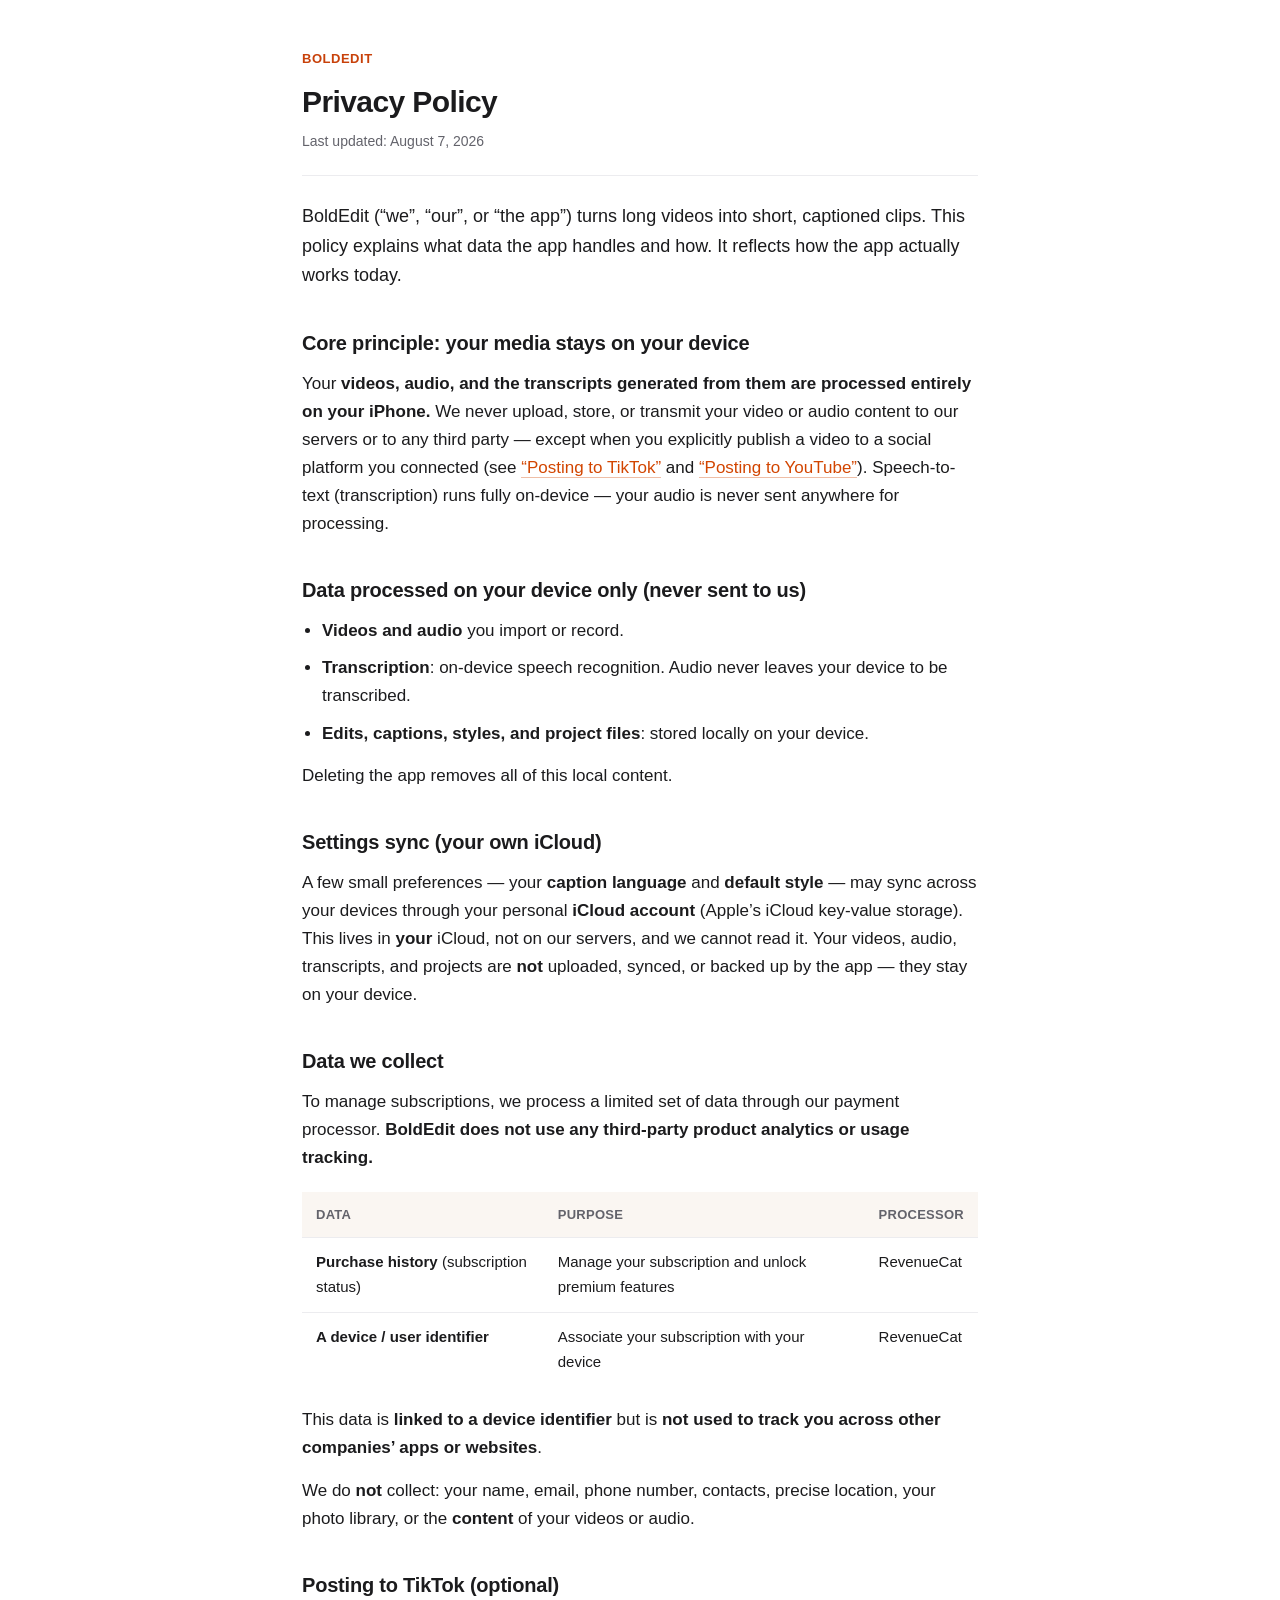
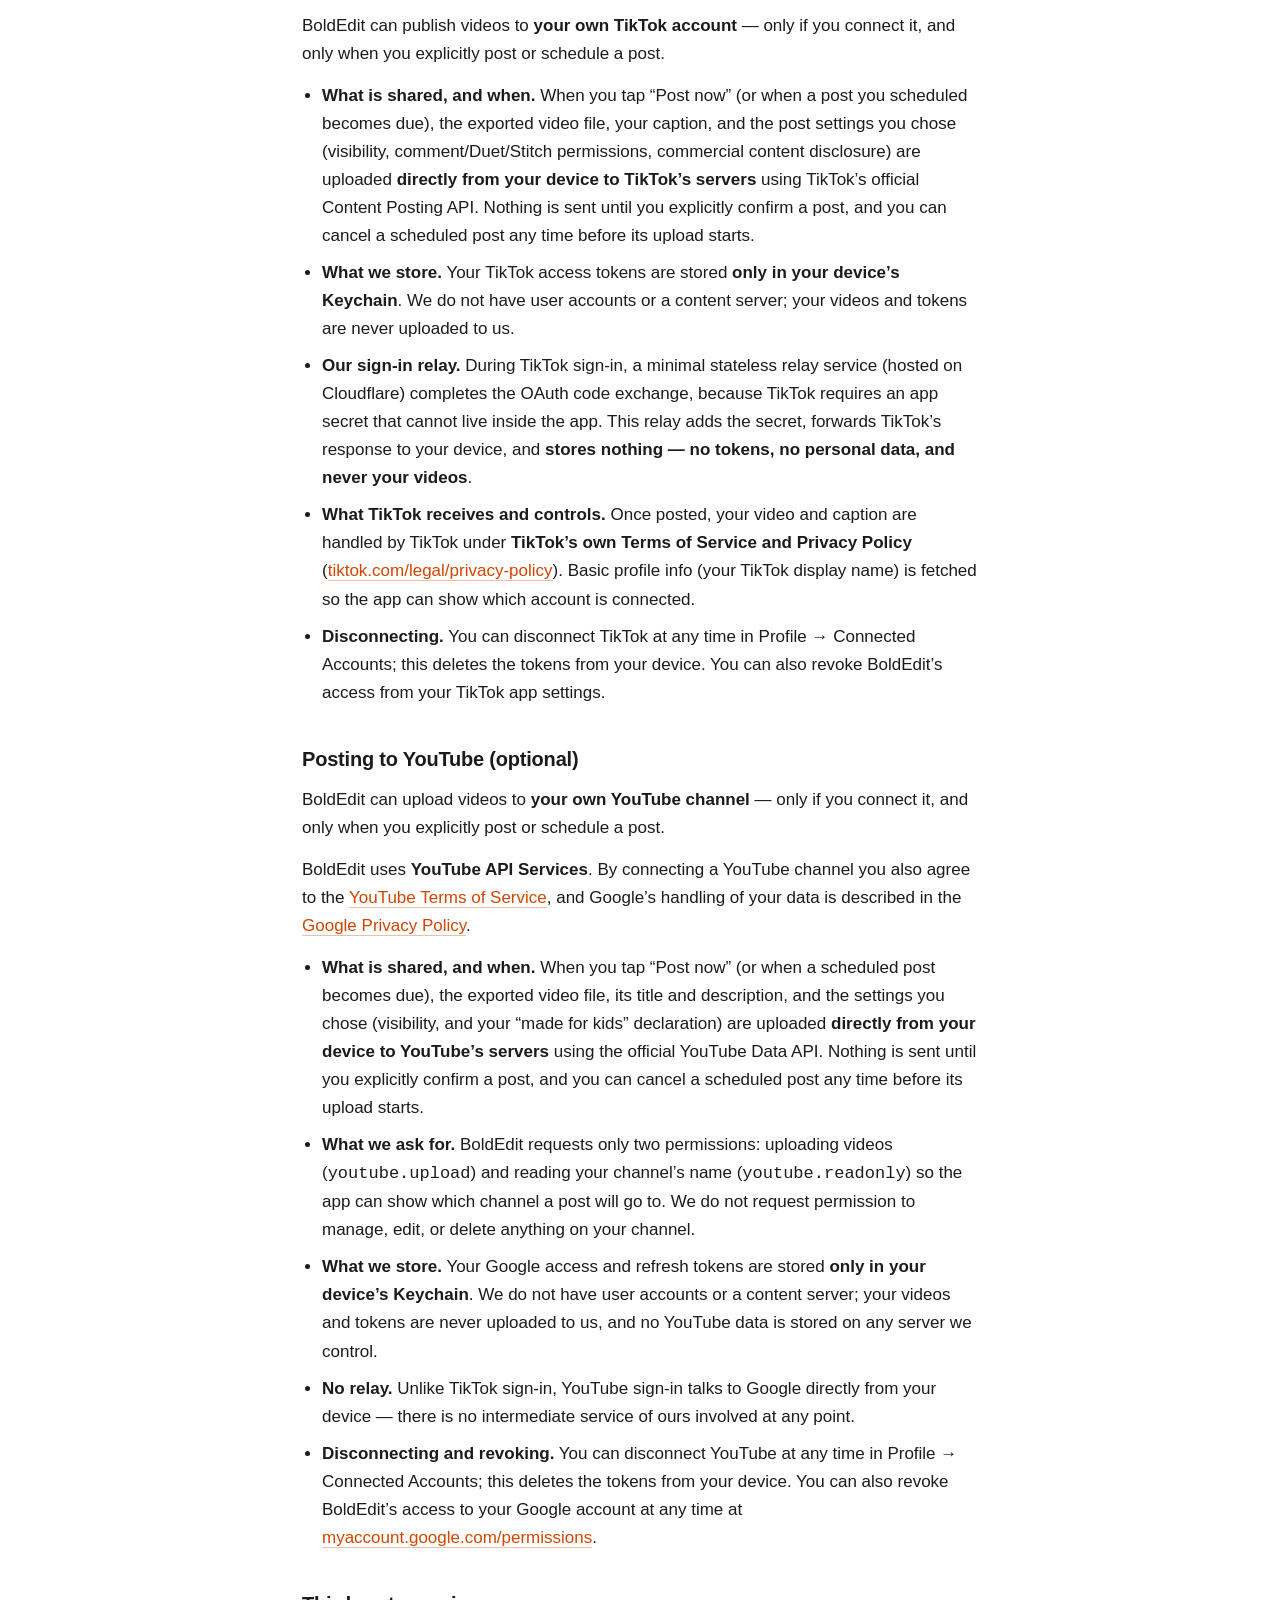
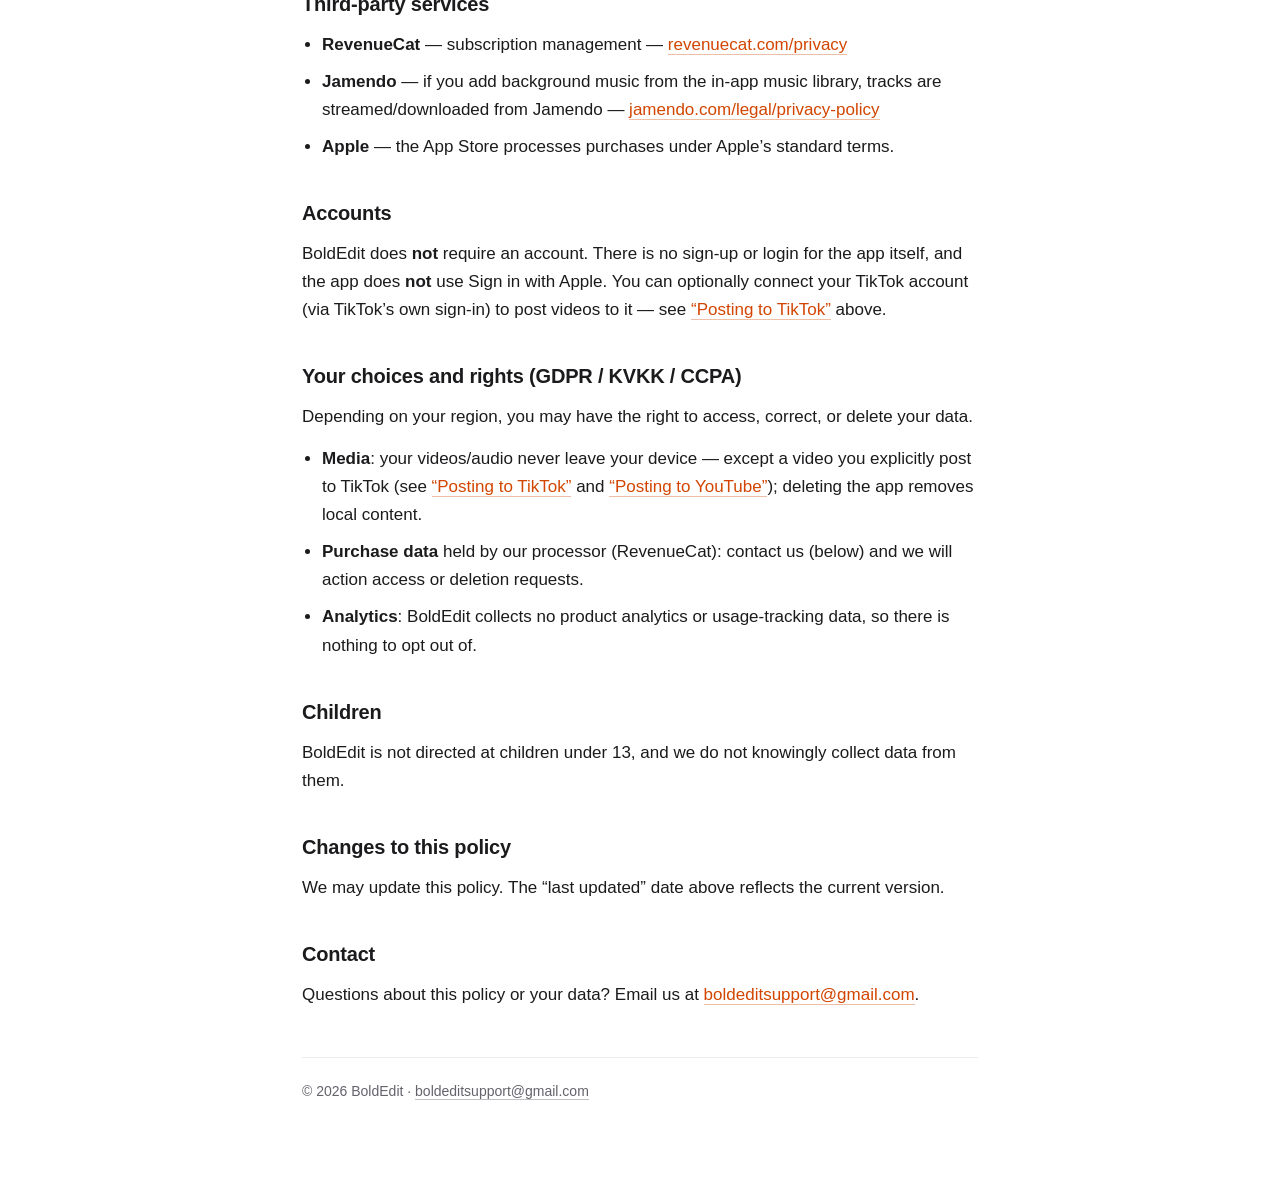
==== privacy/index.html @ d4aa5e72 "Temiz yasal yollar: /privacy/ ve /terms/ TikTok'un ret notundaki örnek biçim 'https://ABC123.com/pri" ====
<!DOCTYPE html>
<html lang="en">
<head>
<meta charset="utf-8">
<meta name="viewport" content="width=device-width, initial-scale=1">
<meta name="robots" content="index,follow">
<meta name="description" content="BoldEdit Privacy Policy — your videos are processed entirely on-device. No third-party analytics.">
<title>BoldEdit — Privacy Policy</title>
<style>
  :root{
    --bg:#ffffff; --text:#1b1b1d; --muted:#63636b;
    --accent:#c8410a; --accent-link:#d24500;
    --border:#ececef; --table-head:#faf6f2;
  }
  @media (prefers-color-scheme: dark){
    :root{
      --bg:#0d0d0f; --text:#ececed; --muted:#9a9aa2;
      --accent:#ff9142; --accent-link:#ff9a52;
      --border:#262629; --table-head:#1a1611;
    }
  }
  *{box-sizing:border-box}
  html{-webkit-text-size-adjust:100%}
  body{
    margin:0;
    background:var(--bg);
    color:var(--text);
    font-family:-apple-system,BlinkMacSystemFont,"Segoe UI",Roboto,Helvetica,Arial,sans-serif;
    font-size:17px;
    line-height:1.65;
    -webkit-font-smoothing:antialiased;
    text-rendering:optimizeLegibility;
  }
  .wrap{max-width:720px; margin:0 auto; padding:8px 22px 88px}
  header{padding:36px 0 22px; border-bottom:1px solid var(--border); margin-bottom:8px}
  .brand{
    display:inline-block;
    font-weight:800; letter-spacing:.04em; font-size:13px; text-transform:uppercase;
    color:var(--accent); margin-bottom:16px;
  }
  h1{font-size:30px; line-height:1.15; letter-spacing:-.02em; margin:0 0 10px}
  .updated{color:var(--muted); font-size:14px; margin:0}
  .lede{font-size:18px; margin:26px 0 6px}
  h2{font-size:20px; letter-spacing:-.01em; line-height:1.25; margin:40px 0 12px}
  p{margin:14px 0}
  ul{margin:14px 0; padding-left:20px}
  li{margin:9px 0}
  strong{font-weight:660}
  a{color:var(--accent-link); text-decoration:none; border-bottom:1px solid color-mix(in srgb, var(--accent-link) 35%, transparent)}
  a:hover{border-bottom-color:var(--accent-link)}
  .table-scroll{overflow-x:auto; -webkit-overflow-scrolling:touch; margin:20px 0}
  table{width:100%; border-collapse:collapse; font-size:15px; min-width:460px}
  th,td{text-align:left; padding:12px 14px; border-bottom:1px solid var(--border); vertical-align:top}
  th{background:var(--table-head); font-weight:700; font-size:13px; letter-spacing:.02em; text-transform:uppercase; color:var(--muted)}
  tr:last-child td{border-bottom:none}
  footer{margin-top:48px; padding-top:22px; border-top:1px solid var(--border); color:var(--muted); font-size:14px}
  footer a{color:var(--muted); border-bottom-color:color-mix(in srgb, var(--muted) 40%, transparent)}
</style>
</head>
<body>
<main class="wrap">
  <header>
    <span class="brand">BoldEdit</span>
    <h1>Privacy Policy</h1>
    <p class="updated">Last updated: August 7, 2026</p>
  </header>

  <p class="lede">BoldEdit (“we”, “our”, or “the app”) turns long videos into short, captioned clips. This policy explains what data the app handles and how. It reflects how the app actually works today.</p>

  <h2>Core principle: your media stays on your device</h2>
  <p>Your <strong>videos, audio, and the transcripts generated from them are processed entirely on your iPhone.</strong> We never upload, store, or transmit your video or audio content to our servers or to any third party — except when you explicitly publish a video to a social platform you connected (see <a href="#tiktok">“Posting to TikTok”</a> and <a href="#youtube">“Posting to YouTube”</a>). Speech-to-text (transcription) runs fully on-device — your audio is never sent anywhere for processing.</p>

  <h2>Data processed on your device only (never sent to us)</h2>
  <ul>
    <li><strong>Videos and audio</strong> you import or record.</li>
    <li><strong>Transcription</strong>: on-device speech recognition. Audio never leaves your device to be transcribed.</li>
    <li><strong>Edits, captions, styles, and project files</strong>: stored locally on your device.</li>
  </ul>
  <p>Deleting the app removes all of this local content.</p>

  <h2>Settings sync (your own iCloud)</h2>
  <p>A few small preferences — your <strong>caption language</strong> and <strong>default style</strong> — may sync across your devices through your personal <strong>iCloud account</strong> (Apple’s iCloud key-value storage). This lives in <strong>your</strong> iCloud, not on our servers, and we cannot read it. Your videos, audio, transcripts, and projects are <strong>not</strong> uploaded, synced, or backed up by the app — they stay on your device.</p>

  <h2>Data we collect</h2>
  <p>To manage subscriptions, we process a limited set of data through our payment processor. <strong>BoldEdit does not use any third-party product analytics or usage tracking.</strong></p>
  <div class="table-scroll">
    <table>
      <thead>
        <tr><th>Data</th><th>Purpose</th><th>Processor</th></tr>
      </thead>
      <tbody>
        <tr>
          <td><strong>Purchase history</strong> (subscription status)</td>
          <td>Manage your subscription and unlock premium features</td>
          <td>RevenueCat</td>
        </tr>
        <tr>
          <td><strong>A device / user identifier</strong></td>
          <td>Associate your subscription with your device</td>
          <td>RevenueCat</td>
        </tr>
      </tbody>
    </table>
  </div>
  <p>This data is <strong>linked to a device identifier</strong> but is <strong>not used to track you across other companies’ apps or websites</strong>.</p>
  <p>We do <strong>not</strong> collect: your name, email, phone number, contacts, precise location, your photo library, or the <strong>content</strong> of your videos or audio.</p>

  <h2 id="tiktok">Posting to TikTok (optional)</h2>
  <p>BoldEdit can publish videos to <strong>your own TikTok account</strong> — only if you connect it, and only when you explicitly post or schedule a post.</p>
  <ul>
    <li><strong>What is shared, and when.</strong> When you tap “Post now” (or when a post you scheduled becomes due), the exported video file, your caption, and the post settings you chose (visibility, comment/Duet/Stitch permissions, commercial content disclosure) are uploaded <strong>directly from your device to TikTok’s servers</strong> using TikTok’s official Content Posting API. Nothing is sent until you explicitly confirm a post, and you can cancel a scheduled post any time before its upload starts.</li>
    <li><strong>What we store.</strong> Your TikTok access tokens are stored <strong>only in your device’s Keychain</strong>. We do not have user accounts or a content server; your videos and tokens are never uploaded to us.</li>
    <li><strong>Our sign-in relay.</strong> During TikTok sign-in, a minimal stateless relay service (hosted on Cloudflare) completes the OAuth code exchange, because TikTok requires an app secret that cannot live inside the app. This relay adds the secret, forwards TikTok’s response to your device, and <strong>stores nothing — no tokens, no personal data, and never your videos</strong>.</li>
    <li><strong>What TikTok receives and controls.</strong> Once posted, your video and caption are handled by TikTok under <strong>TikTok’s own Terms of Service and Privacy Policy</strong> (<a href="https://www.tiktok.com/legal/privacy-policy" target="_blank" rel="noopener noreferrer">tiktok.com/legal/privacy-policy</a>). Basic profile info (your TikTok display name) is fetched so the app can show which account is connected.</li>
    <li><strong>Disconnecting.</strong> You can disconnect TikTok at any time in Profile → Connected Accounts; this deletes the tokens from your device. You can also revoke BoldEdit’s access from your TikTok app settings.</li>
  </ul>

  <h2 id="youtube">Posting to YouTube (optional)</h2>
  <p>BoldEdit can upload videos to <strong>your own YouTube channel</strong> — only if you connect it, and only when you explicitly post or schedule a post.</p>
  <p>BoldEdit uses <strong>YouTube API Services</strong>. By connecting a YouTube channel you also agree to the <a href="https://www.youtube.com/t/terms">YouTube Terms of Service</a>, and Google’s handling of your data is described in the <a href="http://www.google.com/policies/privacy">Google Privacy Policy</a>.</p>
  <ul>
    <li><strong>What is shared, and when.</strong> When you tap “Post now” (or when a scheduled post becomes due), the exported video file, its title and description, and the settings you chose (visibility, and your “made for kids” declaration) are uploaded <strong>directly from your device to YouTube’s servers</strong> using the official YouTube Data API. Nothing is sent until you explicitly confirm a post, and you can cancel a scheduled post any time before its upload starts.</li>
    <li><strong>What we ask for.</strong> BoldEdit requests only two permissions: uploading videos (<code>youtube.upload</code>) and reading your channel’s name (<code>youtube.readonly</code>) so the app can show which channel a post will go to. We do not request permission to manage, edit, or delete anything on your channel.</li>
    <li><strong>What we store.</strong> Your Google access and refresh tokens are stored <strong>only in your device’s Keychain</strong>. We do not have user accounts or a content server; your videos and tokens are never uploaded to us, and no YouTube data is stored on any server we control.</li>
    <li><strong>No relay.</strong> Unlike TikTok sign-in, YouTube sign-in talks to Google directly from your device — there is no intermediate service of ours involved at any point.</li>
    <li><strong>Disconnecting and revoking.</strong> You can disconnect YouTube at any time in Profile → Connected Accounts; this deletes the tokens from your device. You can also revoke BoldEdit’s access to your Google account at any time at <a href="https://myaccount.google.com/permissions">myaccount.google.com/permissions</a>.</li>
  </ul>

  <h2>Third-party services</h2>
  <ul>
    <li><strong>RevenueCat</strong> — subscription management — <a href="https://www.revenuecat.com/privacy" target="_blank" rel="noopener noreferrer">revenuecat.com/privacy</a></li>
    <li><strong>Jamendo</strong> — if you add background music from the in-app music library, tracks are streamed/downloaded from Jamendo — <a href="https://www.jamendo.com/legal/privacy-policy" target="_blank" rel="noopener noreferrer">jamendo.com/legal/privacy-policy</a></li>
    <li><strong>Apple</strong> — the App Store processes purchases under Apple’s standard terms.</li>
  </ul>

  <h2>Accounts</h2>
  <p>BoldEdit does <strong>not</strong> require an account. There is no sign-up or login for the app itself, and the app does <strong>not</strong> use Sign in with Apple. You can optionally connect your TikTok account (via TikTok’s own sign-in) to post videos to it — see <a href="#tiktok">“Posting to TikTok”</a> above.</p>

  <h2>Your choices and rights (GDPR / KVKK / CCPA)</h2>
  <p>Depending on your region, you may have the right to access, correct, or delete your data.</p>
  <ul>
    <li><strong>Media</strong>: your videos/audio never leave your device — except a video you explicitly post to TikTok (see <a href="#tiktok">“Posting to TikTok”</a> and <a href="#youtube">“Posting to YouTube”</a>); deleting the app removes local content.</li>
    <li><strong>Purchase data</strong> held by our processor (RevenueCat): contact us (below) and we will action access or deletion requests.</li>
    <li><strong>Analytics</strong>: BoldEdit collects no product analytics or usage-tracking data, so there is nothing to opt out of.</li>
  </ul>

  <h2>Children</h2>
  <p>BoldEdit is not directed at children under 13, and we do not knowingly collect data from them.</p>

  <h2>Changes to this policy</h2>
  <p>We may update this policy. The “last updated” date above reflects the current version.</p>

  <h2>Contact</h2>
  <p>Questions about this policy or your data? Email us at <a href="mailto:boldeditsupport@gmail.com">boldeditsupport@gmail.com</a>.</p>

  <footer>
    © 2026 BoldEdit · <a href="mailto:boldeditsupport@gmail.com">boldeditsupport@gmail.com</a>
  </footer>
</main>
</body>
</html>
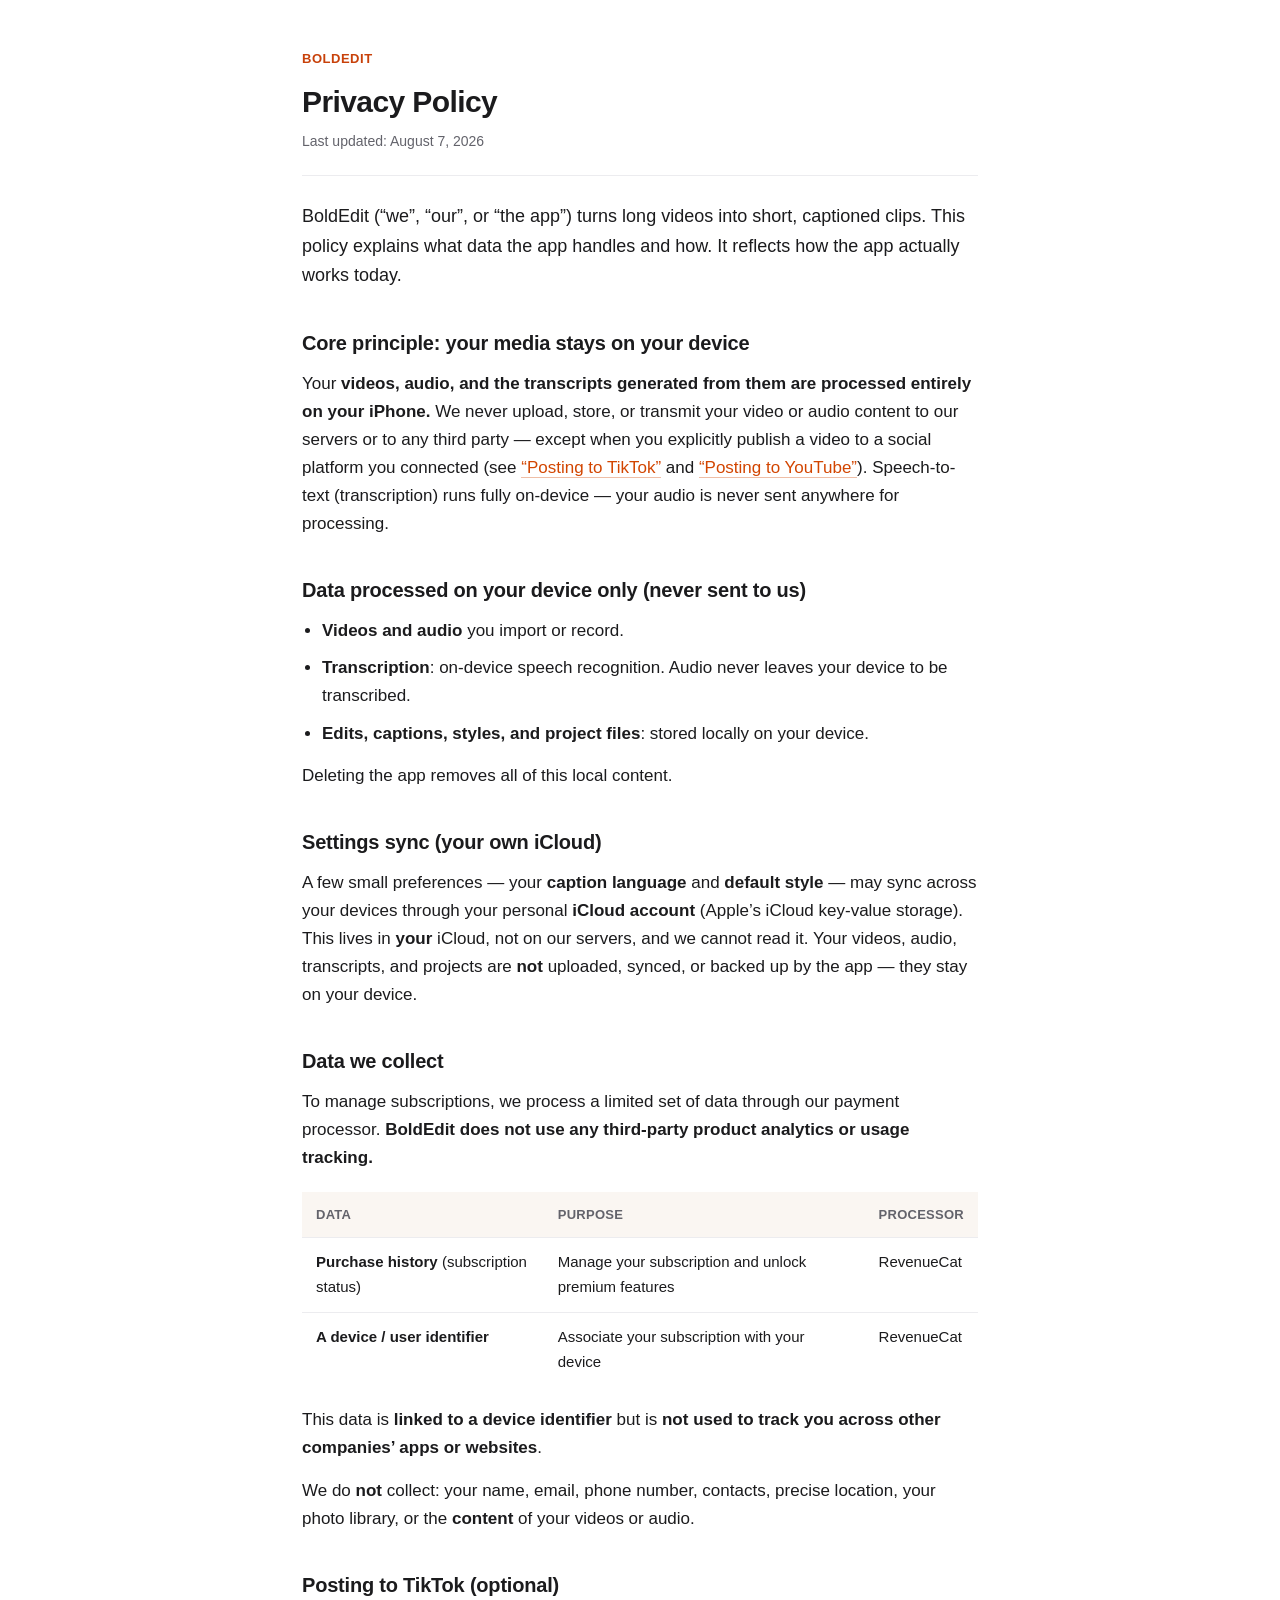
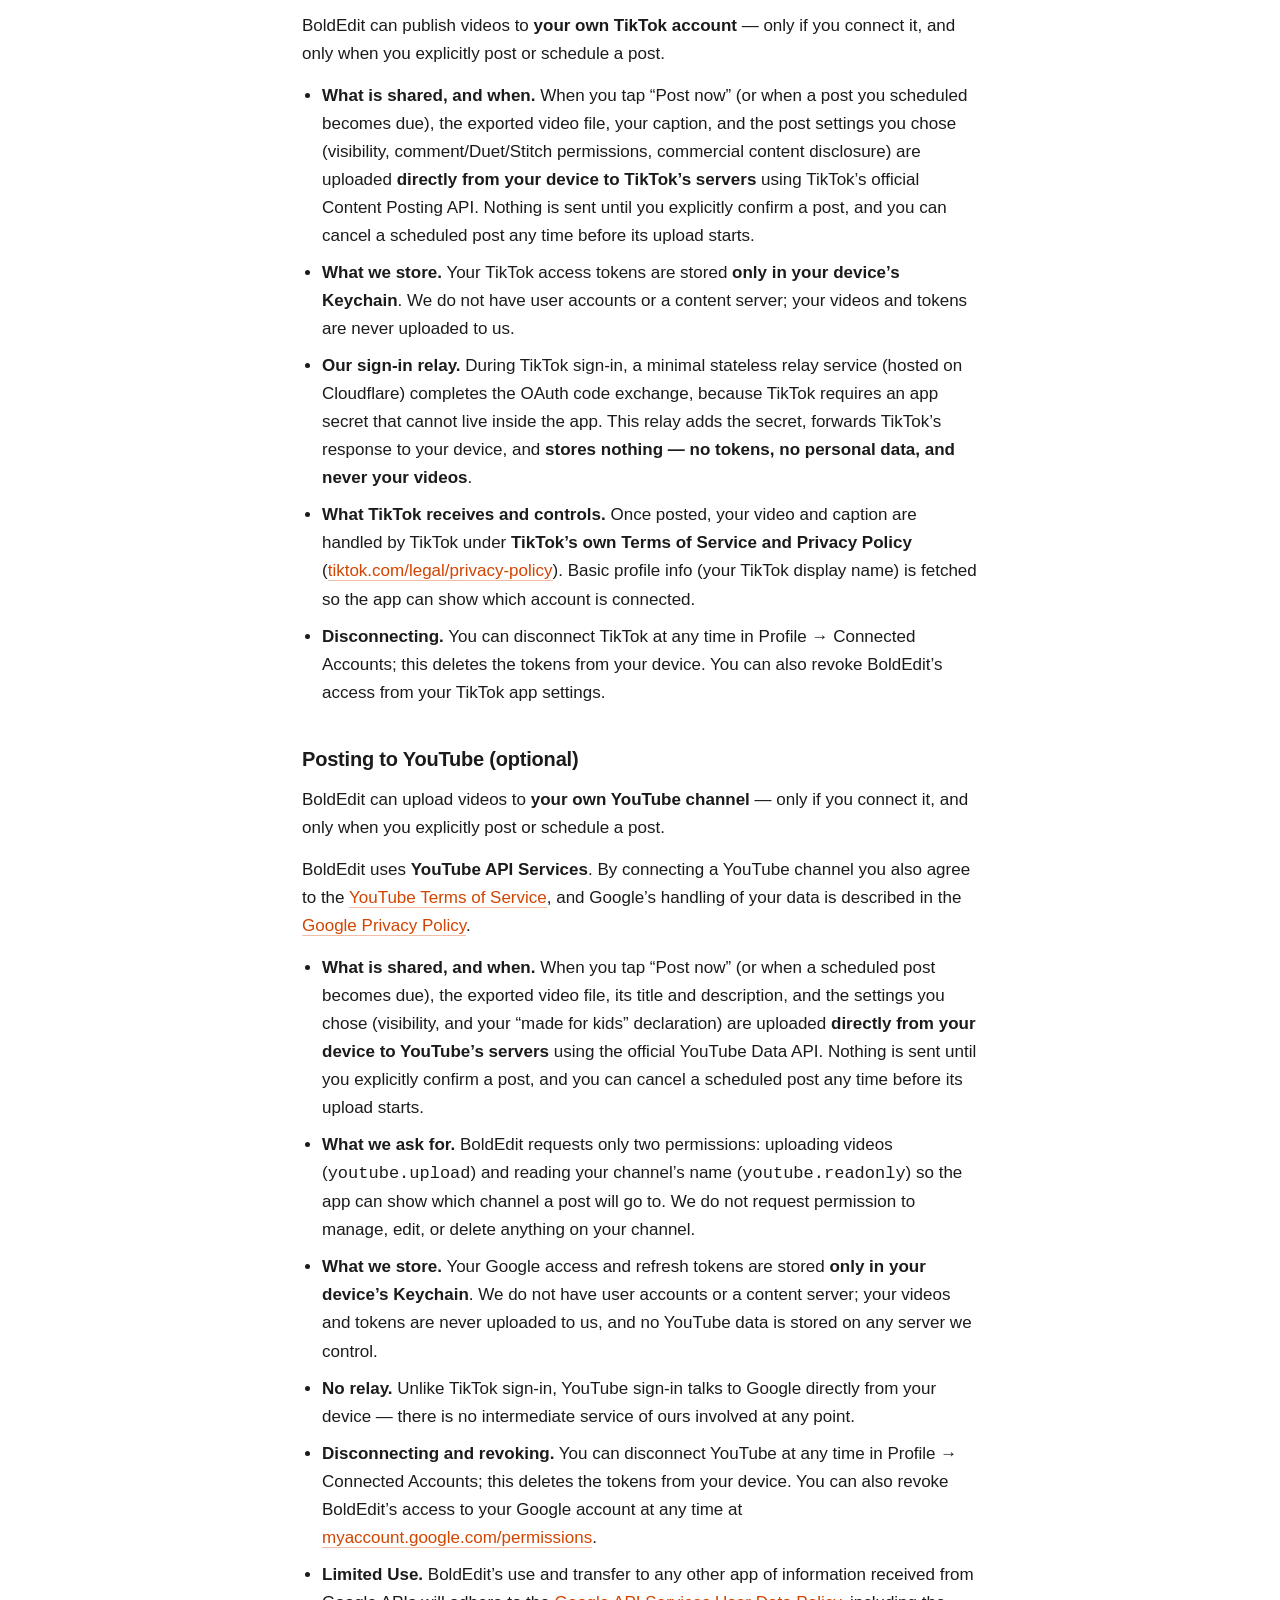
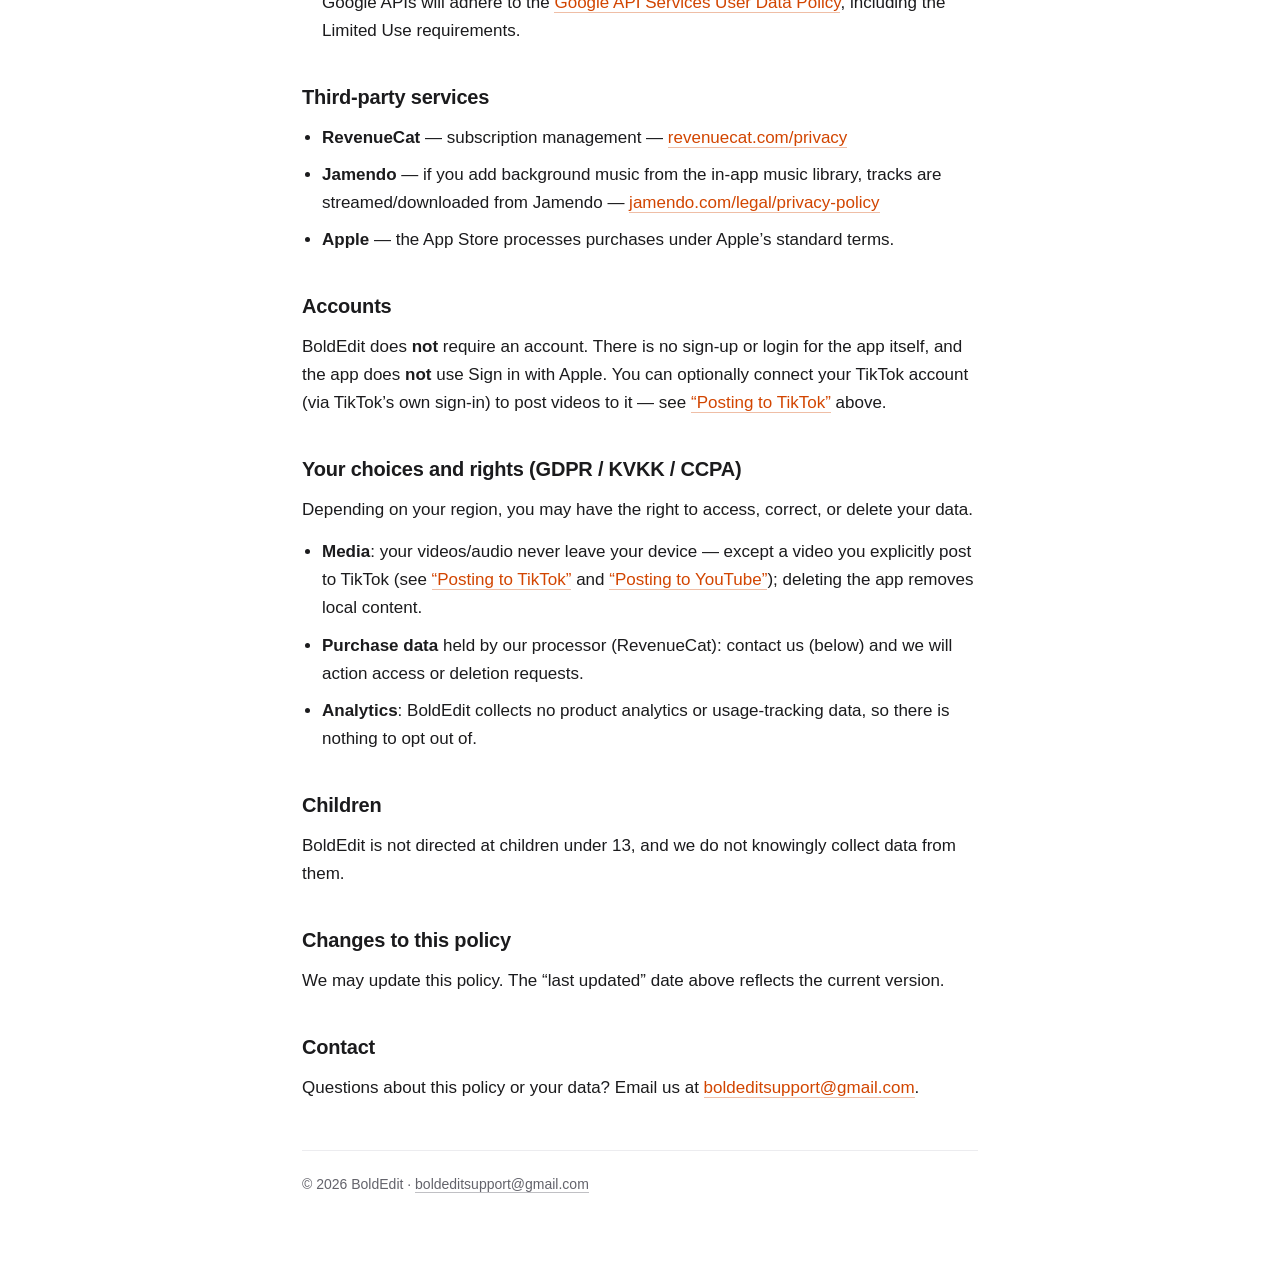
==== commit 2b606591: "docs(privacy): Google API Services Limited Use disclosure ekle YouTube kısıtlı-scope (T&S) doğrulama" ====
--- a/privacy/index.html
+++ b/privacy/index.html
@@ -6,6 +6,10 @@
 <meta name="robots" content="index,follow">
 <meta name="description" content="BoldEdit Privacy Policy — your videos are processed entirely on-device. No third-party analytics.">
 <title>BoldEdit — Privacy Policy</title>
+<link rel="icon" type="image/png" sizes="32x32" href="/icon-32.png">
+<link rel="icon" type="image/png" sizes="192x192" href="/icon-192.png">
+<link rel="shortcut icon" href="/icon-32.png">
+<link rel="apple-touch-icon" href="/icon-180.png">
 <style>
   :root{
     --bg:#ffffff; --text:#1b1b1d; --muted:#63636b;
@@ -124,6 +128,7 @@
     <li><strong>What we store.</strong> Your Google access and refresh tokens are stored <strong>only in your device’s Keychain</strong>. We do not have user accounts or a content server; your videos and tokens are never uploaded to us, and no YouTube data is stored on any server we control.</li>
     <li><strong>No relay.</strong> Unlike TikTok sign-in, YouTube sign-in talks to Google directly from your device — there is no intermediate service of ours involved at any point.</li>
     <li><strong>Disconnecting and revoking.</strong> You can disconnect YouTube at any time in Profile → Connected Accounts; this deletes the tokens from your device. You can also revoke BoldEdit’s access to your Google account at any time at <a href="https://myaccount.google.com/permissions">myaccount.google.com/permissions</a>.</li>
+    <li><strong>Limited Use.</strong> BoldEdit’s use and transfer to any other app of information received from Google APIs will adhere to the <a href="https://developers.google.com/terms/api-services-user-data-policy" target="_blank" rel="noopener noreferrer">Google API Services User Data Policy</a>, including the Limited Use requirements.</li>
   </ul>
 
   <h2>Third-party services</h2>
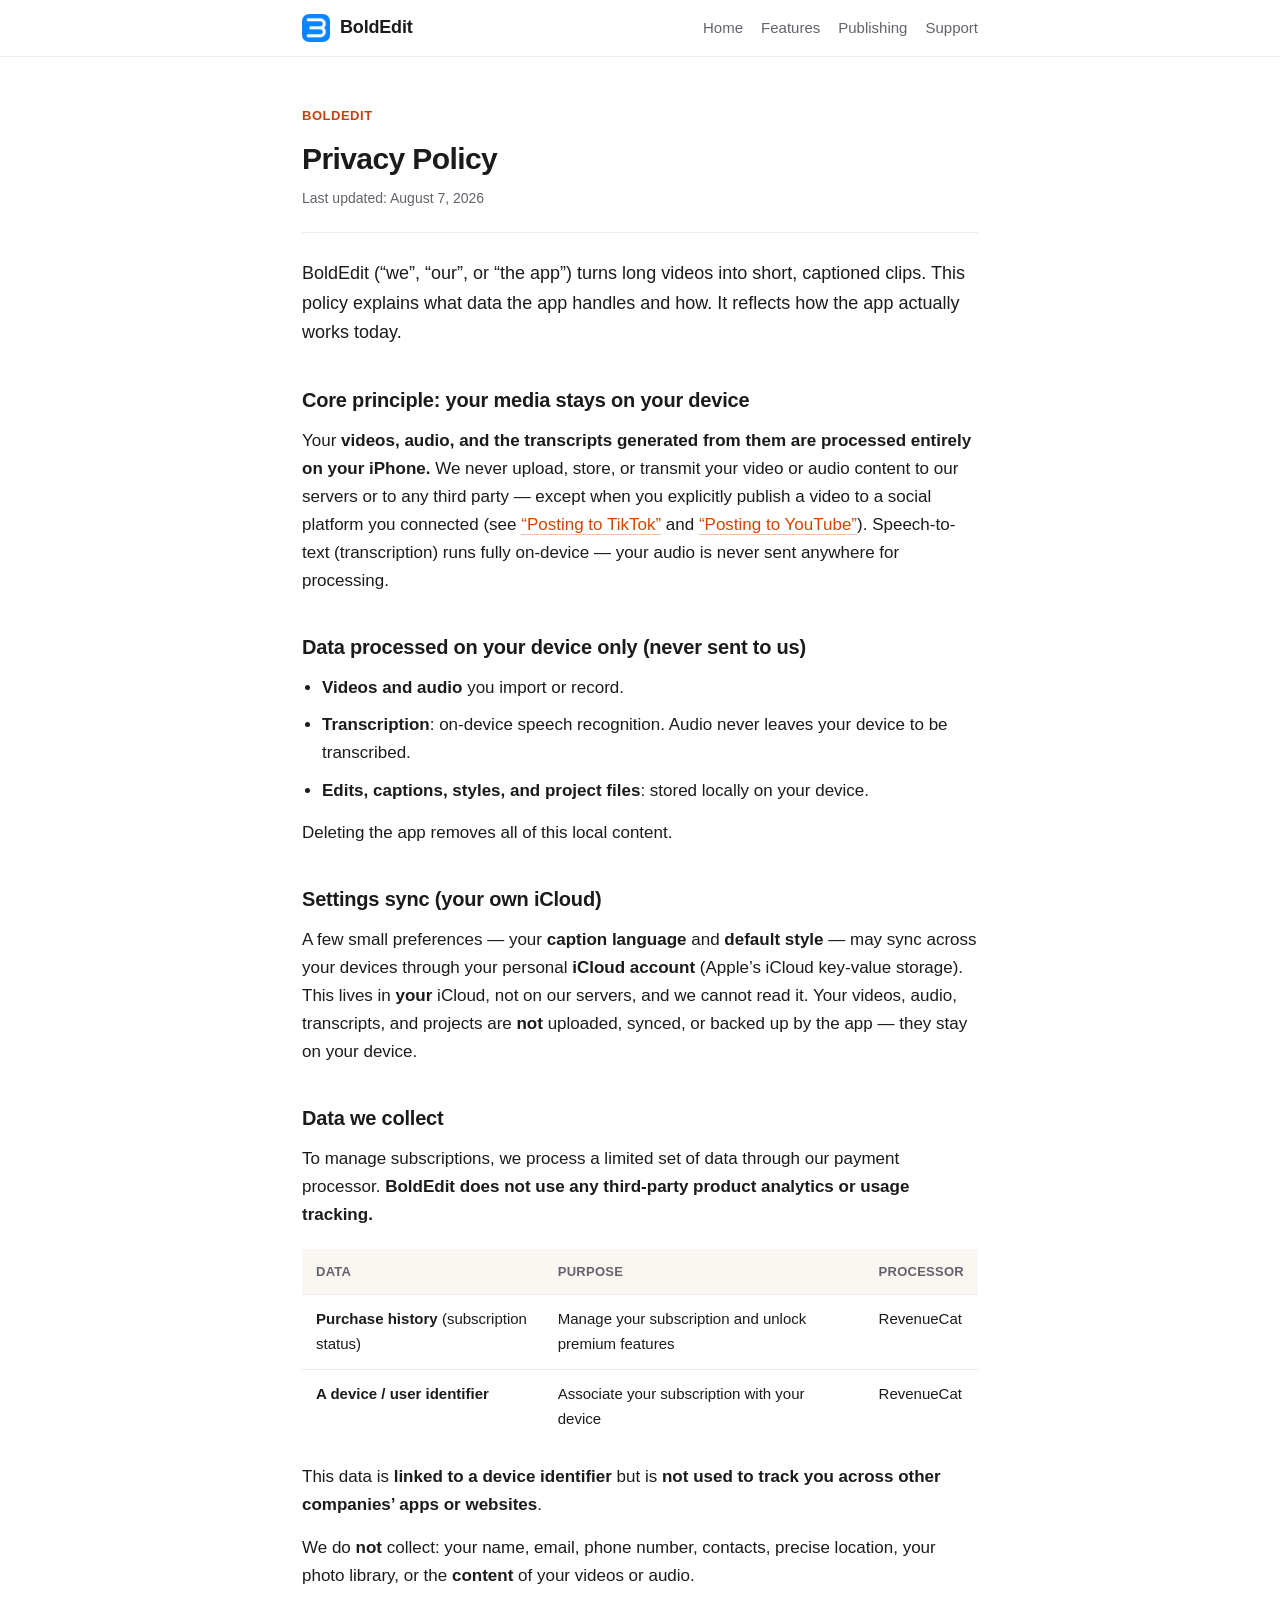
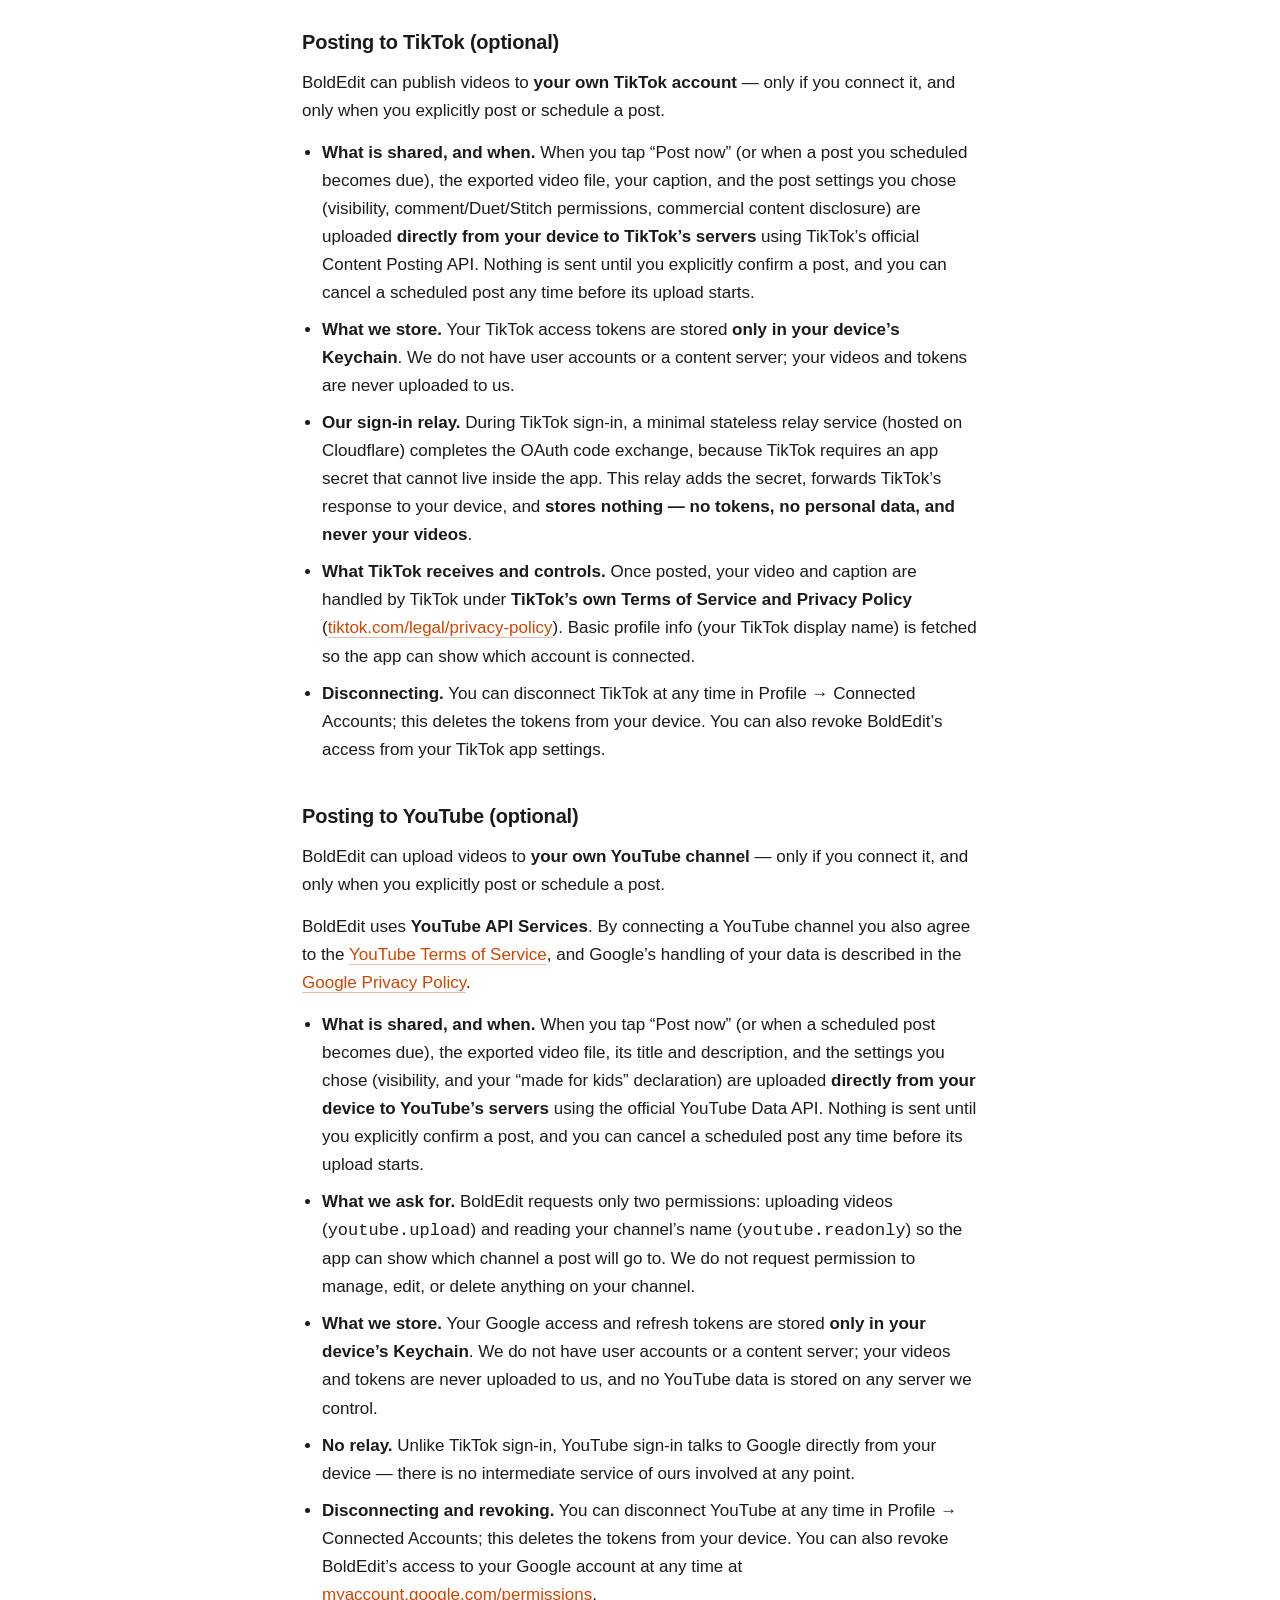
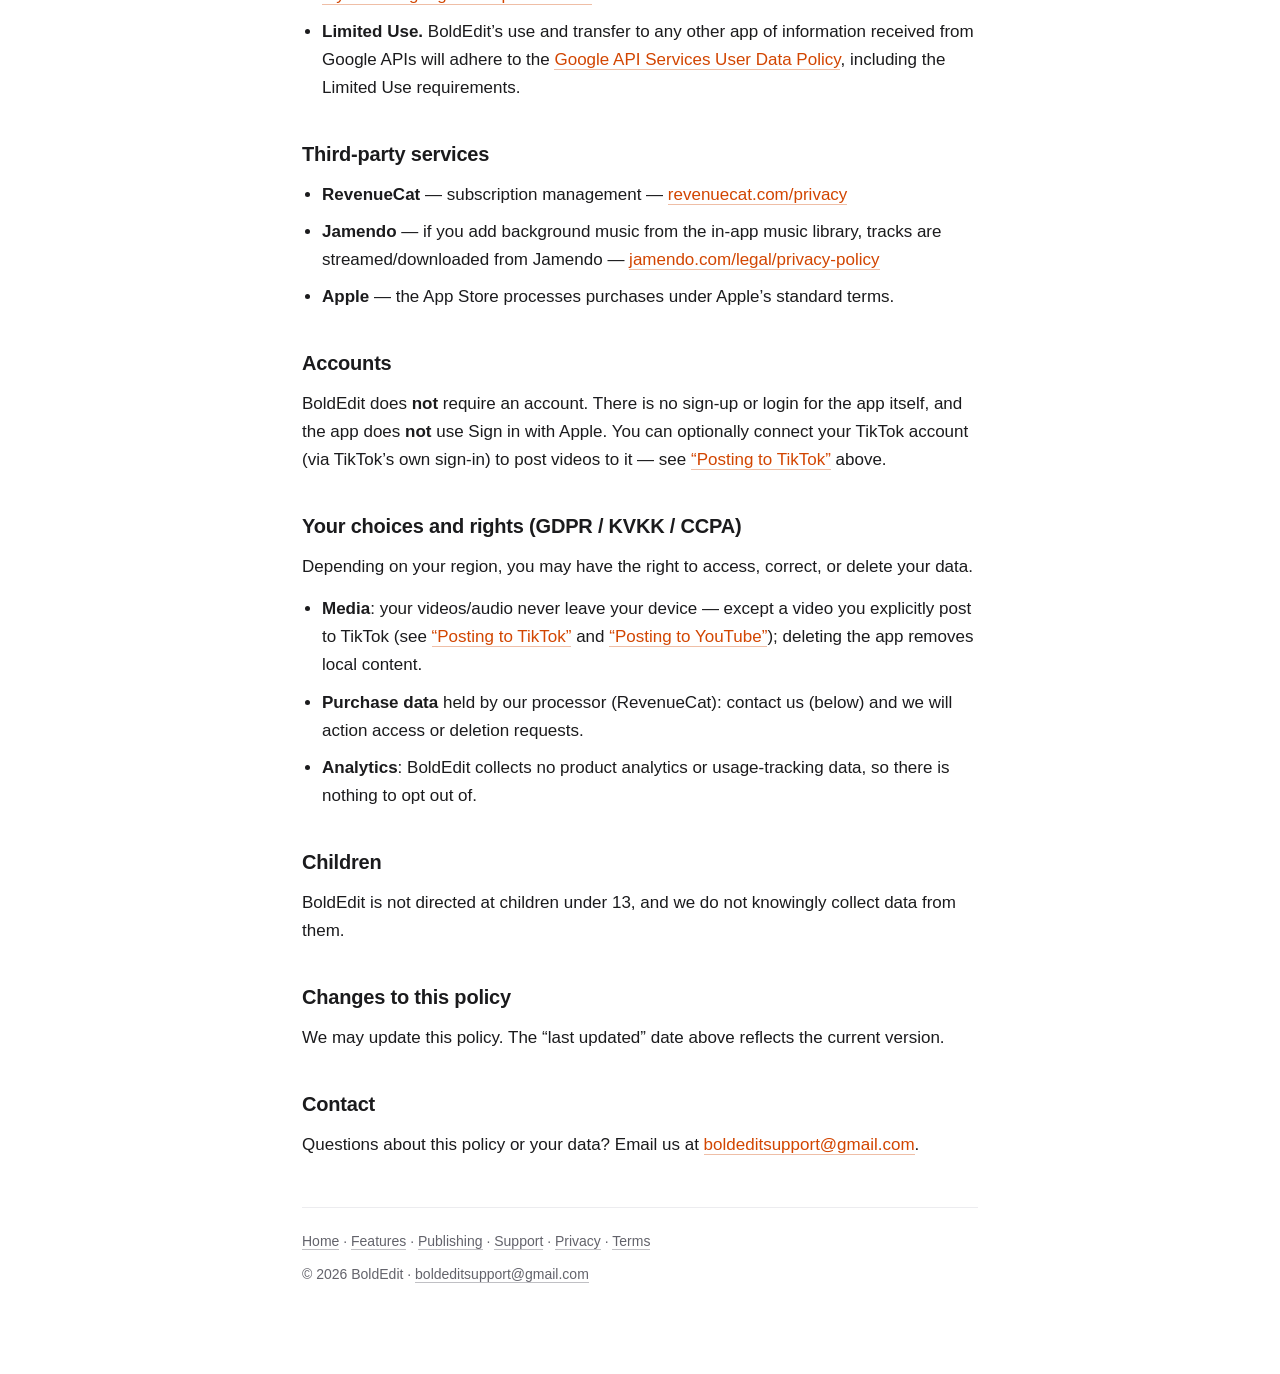
==== commit aa3c3398: "feat(site): çok-sayfalı siteye çevir (Home/Features/Publishing/Support) TikTok "landing page olamaz " ====
--- a/privacy/index.html
+++ b/privacy/index.html
@@ -60,8 +60,29 @@
   footer{margin-top:48px; padding-top:22px; border-top:1px solid var(--border); color:var(--muted); font-size:14px}
   footer a{color:var(--muted); border-bottom-color:color-mix(in srgb, var(--muted) 40%, transparent)}
 </style>
+<style>
+  .site-topbar{position:sticky;top:0;z-index:10;background:color-mix(in srgb,var(--bg) 88%,transparent);backdrop-filter:saturate(180%) blur(12px);-webkit-backdrop-filter:saturate(180%) blur(12px);border-bottom:1px solid var(--border)}
+  .site-topbar a{border-bottom:0}
+  .site-topbar .nav-inner{max-width:720px;margin:0 auto;padding:8px 22px;display:flex;align-items:center;gap:12px 18px;min-height:56px;flex-wrap:wrap}
+  .site-topbar .logo{display:flex;align-items:center;gap:10px;font-weight:800;font-size:18px;letter-spacing:-.01em;color:var(--text)}
+  .site-topbar .logo img{width:28px;height:28px;border-radius:7px;display:block}
+  .site-topbar .links{margin-left:auto;display:flex;align-items:center;gap:18px}
+  .site-topbar .links a{color:var(--muted);font-size:15px}
+  .site-topbar .links a:hover{color:var(--text)}
+</style>
 </head>
 <body>
+<div class="site-topbar">
+  <div class="nav-inner">
+    <a class="logo" href="/"><img src="/app-icon-1024.png" alt="BoldEdit app icon" width="28" height="28">BoldEdit</a>
+    <div class="links">
+      <a href="/">Home</a>
+      <a href="/features/">Features</a>
+      <a href="/publishing/">Publishing</a>
+      <a href="/support/">Support</a>
+    </div>
+  </div>
+</div>
 <main class="wrap">
   <header>
     <span class="brand">BoldEdit</span>
@@ -159,6 +180,9 @@
   <p>Questions about this policy or your data? Email us at <a href="mailto:boldeditsupport@gmail.com">boldeditsupport@gmail.com</a>.</p>
 
   <footer>
+    <div style="margin-bottom:10px">
+      <a href="/">Home</a> · <a href="/features/">Features</a> · <a href="/publishing/">Publishing</a> · <a href="/support/">Support</a> · <a href="/privacy/">Privacy</a> · <a href="/terms/">Terms</a>
+    </div>
     © 2026 BoldEdit · <a href="mailto:boldeditsupport@gmail.com">boldeditsupport@gmail.com</a>
   </footer>
 </main>
